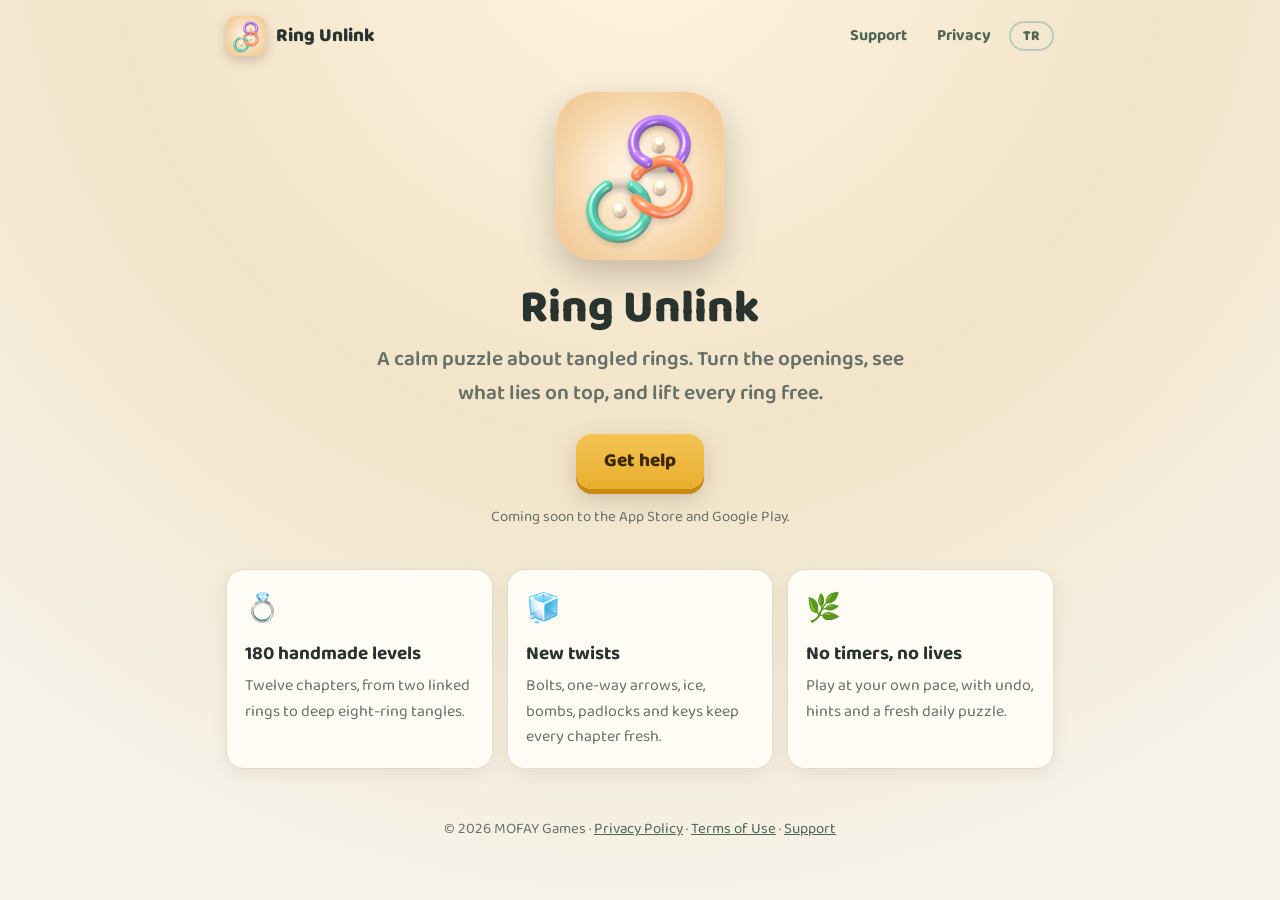
==== index.html @ 1ad9cca0 "Ring Unlink site: home, support, privacy, terms Co-Authored-By: Claude Opus 5.5 <noreply@anthropic.c" ====
<!doctype html>
<html lang="en">
<head>
<meta charset="utf-8">
<meta name="viewport" content="width=device-width, initial-scale=1">
<title>Ring Unlink</title>
<meta name="description" content="Ring Unlink: a calm puzzle game about untangling glossy rings. Turn the openings, lift every ring free. A mobile game by MOFAY Games.">
<link rel="icon" href="img/favicon.png">
<link rel="apple-touch-icon" href="img/icon.png">
<link rel="preconnect" href="https://fonts.googleapis.com">
<link rel="preconnect" href="https://fonts.gstatic.com" crossorigin>
<link href="https://fonts.googleapis.com/css2?family=Baloo+2:wght@500;600;700;800&display=swap" rel="stylesheet">
<link rel="stylesheet" href="style.css">
<script src="lang.js"></script>
</head>
<body>
<div class="wrap">
  <header class="top">
    <a class="brand" href="./"><img src="img/icon.png" alt=""><span>Ring Unlink</span></a>
    <nav class="nav">
      <a href="support.html"><span data-l="en">Support</span><span data-l="tr">Destek</span></a>
      <a href="privacy.html"><span data-l="en">Privacy</span><span data-l="tr">Gizlilik</span></a>
      <button class="lang" type="button" aria-label="Language / Dil"><span data-l="en">TR</span><span data-l="tr">EN</span></button>
    </nav>
  </header>

  <section class="hero">
    <img class="appicon" src="img/icon.png" alt="Ring Unlink">
    <h1>Ring Unlink</h1>
    <p class="tag" data-l="en">A calm puzzle about tangled rings. Turn the openings, see what lies on top, and lift every ring free.</p>
    <p class="tag" data-l="tr">Birbirine dolanmış halkalarla sakin bir bulmaca. Ağızları çevir, hangisinin üstte olduğunu gör ve her halkayı kurtar.</p>
    <a class="btn" href="support.html"><span data-l="en">Get help</span><span data-l="tr">Yardım al</span></a>
    <p class="soon" data-l="en">Coming soon to the App Store and Google Play.</p>
    <p class="soon" data-l="tr">Yakında App Store ve Google Play'de.</p>
  </section>

  <section class="features">
    <div class="feature"><div class="ico">💍</div>
      <h3 data-l="en">180 handmade levels</h3><h3 data-l="tr">180 bölüm</h3>
      <p data-l="en">Twelve chapters, from two linked rings to deep eight-ring tangles.</p>
      <p data-l="tr">İki halkadan sekiz halkalı derin düğümlere uzanan on iki bölüm.</p></div>
    <div class="feature"><div class="ico">🧊</div>
      <h3 data-l="en">New twists</h3><h3 data-l="tr">Yeni engeller</h3>
      <p data-l="en">Bolts, one-way arrows, ice, bombs, padlocks and keys keep every chapter fresh.</p>
      <p data-l="tr">Cıvatalar, tek yönlü oklar, buz, bombalar, kilitler ve anahtarlar her bölümü yeniler.</p></div>
    <div class="feature"><div class="ico">🌿</div>
      <h3 data-l="en">No timers, no lives</h3><h3 data-l="tr">Süre yok, can yok</h3>
      <p data-l="en">Play at your own pace, with undo, hints and a fresh daily puzzle.</p>
      <p data-l="tr">Geri alma, ipuçları ve her gün yeni bir bulmacayla kendi hızında oyna.</p></div>
  </section>

  <footer>
    © 2026 MOFAY Games ·
    <a href="privacy.html"><span data-l="en">Privacy Policy</span><span data-l="tr">Gizlilik Politikası</span></a> ·
    <a href="terms.html"><span data-l="en">Terms of Use</span><span data-l="tr">Kullanım Koşulları</span></a> ·
    <a href="support.html"><span data-l="en">Support</span><span data-l="tr">Destek</span></a>
  </footer>
</div>
</body>
</html>
---- style.css ----
:root {
  --bg: #f6f2e9;
  --bg2: #fff4e2;
  --card: #fffcf5;
  --ink: #29332f;
  --muted: #66716a;
  --sage: #b8cdbd;
  --sage-deep: #4e6656;
  --gold: #e9ae2e;
  --gold-dark: #c98a12;
  --line: #e4dccb;
}
* { box-sizing: border-box; }
html { -webkit-text-size-adjust: 100%; }
body {
  margin: 0;
  font-family: "Baloo 2", system-ui, -apple-system, "Segoe UI", sans-serif;
  color: var(--ink);
  background: radial-gradient(circle at 50% -10%, var(--bg2) 0%, #f2e4c8 45%, var(--bg) 85%) fixed, var(--bg);
  min-height: 100vh;
  line-height: 1.6;
}
a { color: var(--sage-deep); }
.wrap { max-width: 860px; margin: 0 auto; padding: 0 16px; }

/* Top bar */
.top { display: flex; align-items: center; justify-content: space-between; padding: 16px 0; gap: 12px; }
.brand { display: flex; align-items: center; gap: 10px; color: var(--ink); text-decoration: none; font-weight: 800; font-size: 19px; }
.brand img { width: 40px; height: 40px; border-radius: 10px; box-shadow: 0 4px 12px rgba(74,59,46,.25); }
.nav { display: flex; align-items: center; gap: 6px; flex-wrap: wrap; justify-content: flex-end; }
.nav a { color: var(--sage-deep); text-decoration: none; font-weight: 700; font-size: 16px; padding: 6px 12px; border-radius: 999px; }
.nav a:hover, .nav a.on { background: rgba(78,102,86,.12); color: var(--ink); }
.lang {
  border: 2px solid var(--sage); background: transparent; color: var(--sage-deep);
  font: inherit; font-weight: 800; font-size: 14px; padding: 2px 12px; border-radius: 999px; cursor: pointer;
}
.lang:hover { background: rgba(78,102,86,.12); }

/* Hero */
.hero { text-align: center; padding: 12px 0 40px; }
.hero .appicon { width: 168px; height: 168px; border-radius: 38px; box-shadow: 0 14px 34px rgba(74,59,46,.28); margin-top: 8px; }
.hero h1 { margin: 14px 0 0; font-size: 46px; font-weight: 800; line-height: 1.1; }
.hero p.tag { font-size: 21px; font-weight: 600; margin: 10px auto 24px; max-width: 560px; color: var(--muted); }
.btn {
  display: inline-block; background: linear-gradient(180deg, #f3c454 0%, var(--gold) 100%);
  color: #3d2a05; font-weight: 800; text-decoration: none; padding: 12px 28px; border-radius: 16px;
  box-shadow: 0 5px 0 var(--gold-dark), 0 10px 24px rgba(74,59,46,.22); font-size: 19px;
}
.soon { margin: 16px 0 0; font-size: 15px; color: var(--muted); }

/* Feature cards */
.features { display: grid; grid-template-columns: repeat(auto-fit, minmax(240px, 1fr)); gap: 14px; padding-bottom: 40px; }
.feature { background: var(--card); border: 1px solid var(--line); border-radius: 18px; padding: 18px; box-shadow: 0 6px 18px rgba(74,59,46,.08); }
.feature .ico { font-size: 28px; }
.feature h3 { margin: 6px 0 4px; font-size: 19px; }
.feature p { margin: 0; color: var(--muted); font-size: 16px; }

/* Document card */
.doc { background: var(--card); border: 1px solid var(--line); border-radius: 22px; padding: 28px 24px; margin: 8px 0 32px; box-shadow: 0 20px 50px rgba(74,59,46,.12); }
.doc h1 { margin: 0 0 4px; font-size: 32px; line-height: 1.2; }
.doc .date { color: var(--muted); margin: 0 0 18px; font-size: 15px; }
.doc h2 { font-size: 21px; margin: 26px 0 6px; padding-top: 14px; border-top: 1px solid var(--line); }
.doc p, .doc li { font-size: 17px; }
.doc ul { padding-left: 20px; }
.doc li { margin: 4px 0; }
.mail {
  display: flex; align-items: center; gap: 14px; background: #fff6dc; border: 2px solid var(--gold);
  border-radius: 16px; padding: 16px; margin: 16px 0;
}
.mail .ico { font-size: 30px; }
.mail a { font-weight: 800; font-size: 19px; overflow-wrap: anywhere; }
details { border: 1px solid var(--line); border-radius: 14px; padding: 12px 16px; margin: 10px 0; background: #fff; }
details summary { font-weight: 800; cursor: pointer; font-size: 17px; }
details p { margin: 8px 0 2px; color: #3c4641; }

footer { color: var(--muted); text-align: center; font-size: 15px; padding: 8px 0 32px; }

/* Language switching */
[data-l="tr"] { display: none; }
html[lang="tr"] [data-l="en"] { display: none; }
html[lang="tr"] [data-l="tr"] { display: revert; }

@media (max-width: 520px) {
  .brand span { display: none; }
  .hero h1 { font-size: 38px; }
  .hero p.tag { font-size: 18px; }
  .doc { padding: 22px 16px; }
  .doc h1 { font-size: 26px; }
  .mail { padding: 14px 12px; gap: 10px; }
  .mail a { font-size: 16px; }
}
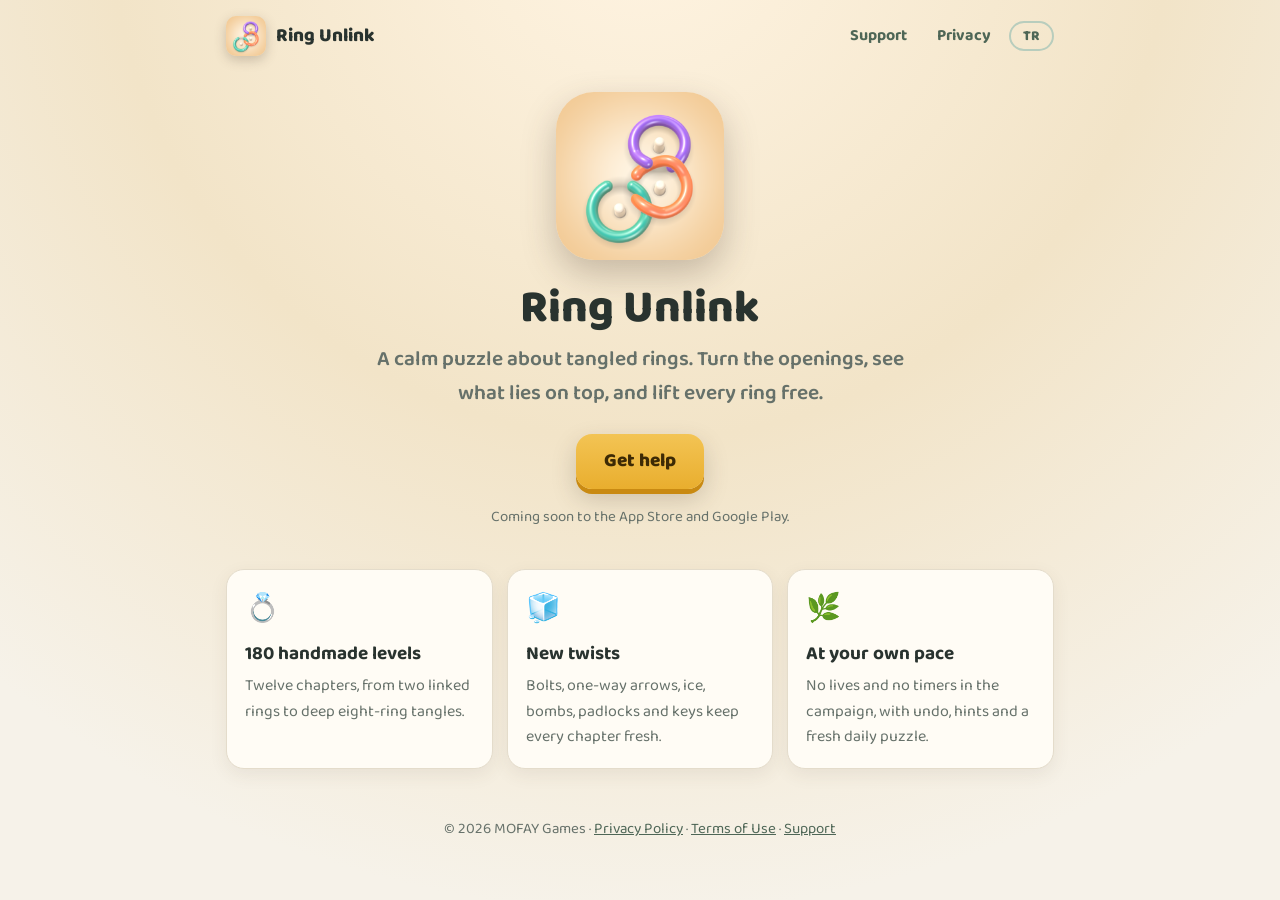
==== commit 1e6908f4: "Home: campaign has no timers (Time Rush does); full store name in the title Co-Authored-By: Claude O" ====
--- a/index.html
+++ b/index.html
@@ -3,7 +3,7 @@
 <head>
 <meta charset="utf-8">
 <meta name="viewport" content="width=device-width, initial-scale=1">
-<title>Ring Unlink</title>
+<title>Ring Unlink: Ring Puzzle Game</title>
 <meta name="description" content="Ring Unlink: a calm puzzle game about untangling glossy rings. Turn the openings, lift every ring free. A mobile game by MOFAY Games.">
 <link rel="icon" href="img/favicon.png">
 <link rel="apple-touch-icon" href="img/icon.png">
@@ -44,9 +44,9 @@
       <p data-l="en">Bolts, one-way arrows, ice, bombs, padlocks and keys keep every chapter fresh.</p>
       <p data-l="tr">Cıvatalar, tek yönlü oklar, buz, bombalar, kilitler ve anahtarlar her bölümü yeniler.</p></div>
     <div class="feature"><div class="ico">🌿</div>
-      <h3 data-l="en">No timers, no lives</h3><h3 data-l="tr">Süre yok, can yok</h3>
-      <p data-l="en">Play at your own pace, with undo, hints and a fresh daily puzzle.</p>
-      <p data-l="tr">Geri alma, ipuçları ve her gün yeni bir bulmacayla kendi hızında oyna.</p></div>
+      <h3 data-l="en">At your own pace</h3><h3 data-l="tr">Kendi hızında</h3>
+      <p data-l="en">No lives and no timers in the campaign, with undo, hints and a fresh daily puzzle.</p>
+      <p data-l="tr">Hikâye bölümlerinde süre ve can yok; geri alma, ipuçları ve her gün yeni bir bulmaca var.</p></div>
   </section>
 
   <footer>
